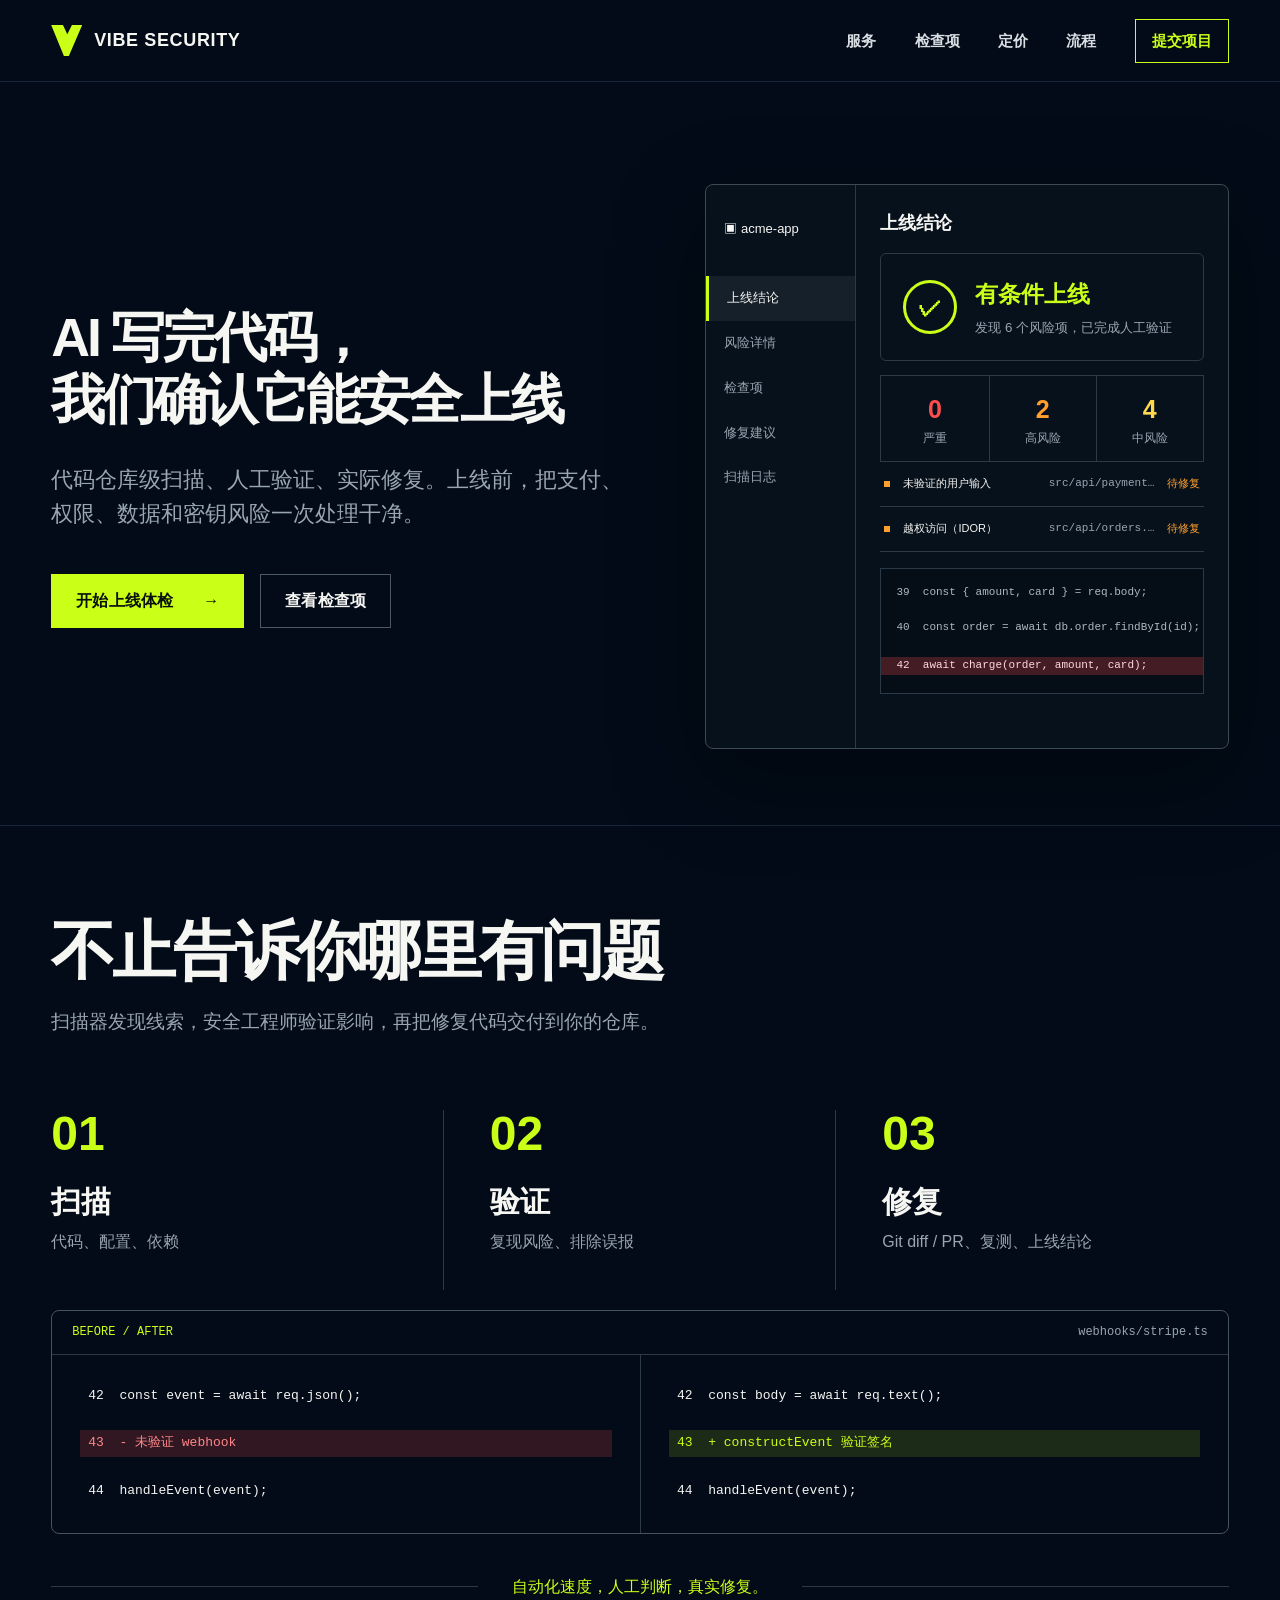
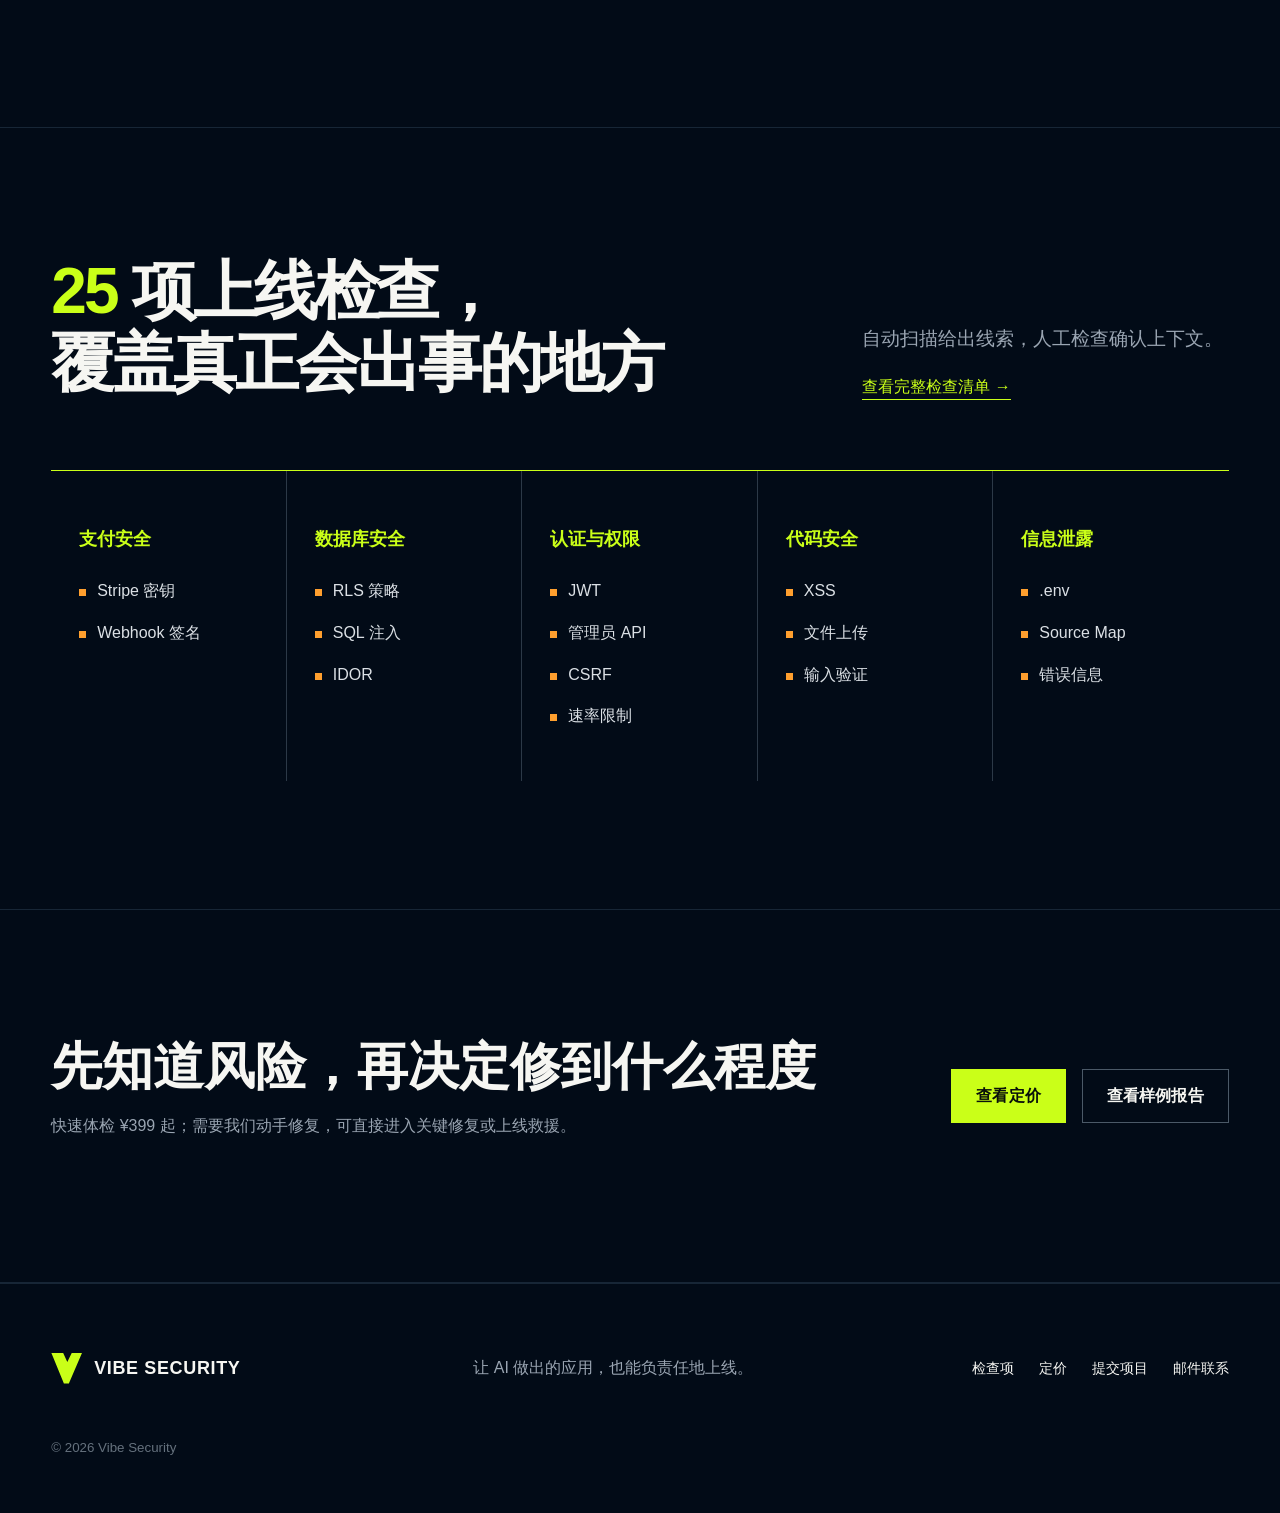
==== index.html @ 9b31e2f2 "Publish Vibe Security lead intake site" ====
<!doctype html>
<html lang="zh-CN">
<head>
  <meta charset="UTF-8">
  <meta name="viewport" content="width=device-width, initial-scale=1.0">
  <meta name="description" content="Vibe Security 为 AI 生成应用提供代码仓库级安全扫描、人工验证和实际修复。">
  <title>Vibe Security — AI 应用上线安全体检与修复</title>
  <link rel="icon" href="favicon.svg" type="image/svg+xml">
  <link rel="stylesheet" href="styles.css">
</head>
<body>
  <a class="skip-link" href="#main">跳到主要内容</a>
  <header class="site-header">
    <a class="brand" href="index.html" aria-label="Vibe Security 首页">
      <span class="brand-mark" aria-hidden="true">V</span>
      <span>VIBE SECURITY</span>
    </a>
    <button class="menu-button" aria-expanded="false" aria-controls="site-nav">菜单</button>
    <nav id="site-nav" class="site-nav" aria-label="主导航">
      <a href="#service">服务</a>
      <a href="checks.html">检查项</a>
      <a href="pricing.html">定价</a>
      <a href="#process">流程</a>
      <a class="nav-cta" href="intake.html">提交项目</a>
    </nav>
  </header>

  <main id="main">
    <section class="hero">
      <div class="hero-copy">
        <h1><span>AI 写完代码，</span><span>我们确认它能安全上线</span></h1>
        <p>代码仓库级扫描、人工验证、实际修复。上线前，把支付、权限、数据和密钥风险一次处理干净。</p>
        <div class="hero-actions">
          <a class="button button-primary" href="intake.html">开始上线体检 <span aria-hidden="true">→</span></a>
          <a class="button button-secondary" href="checks.html">查看检查项</a>
        </div>
      </div>

      <div class="report-preview" aria-label="示例安全报告界面">
        <div class="report-sidebar">
          <span class="repo-name">▣ acme-app</span>
          <span class="active">上线结论</span>
          <span>风险详情</span>
          <span>检查项</span>
          <span>修复建议</span>
          <span>扫描日志</span>
        </div>
        <div class="report-main">
          <p class="report-label">上线结论</p>
          <div class="report-status">
            <span class="status-icon">✓</span>
            <div><strong>有条件上线</strong><small>发现 6 个风险项，已完成人工验证</small></div>
          </div>
          <div class="severity-row">
            <span><b class="critical">0</b>严重</span>
            <span><b class="high">2</b>高风险</span>
            <span><b class="medium">4</b>中风险</span>
          </div>
          <div class="finding-row"><span class="risk-dot high-bg"></span><span>未验证的用户输入</span><code>src/api/payment.ts:42</code><em>待修复</em></div>
          <div class="finding-row"><span class="risk-dot high-bg"></span><span>越权访问（IDOR）</span><code>src/api/orders.ts:88</code><em>待修复</em></div>
          <pre class="code-block"><span>39  const { amount, card } = req.body;</span>
<span>40  const order = await db.order.findById(id);</span>
<mark>42  await charge(order, amount, card);</mark></pre>
        </div>
      </div>
    </section>

    <section id="service" class="section workflow-section">
      <div class="section-heading">
        <h2>不止告诉你哪里有问题</h2>
        <p>扫描器发现线索，安全工程师验证影响，再把修复代码交付到你的仓库。</p>
      </div>
      <div id="process" class="process-rail">
        <article><span>01</span><h3>扫描</h3><p>代码、配置、依赖</p></article>
        <article><span>02</span><h3>验证</h3><p>复现风险、排除误报</p></article>
        <article><span>03</span><h3>修复</h3><p>Git diff / PR、复测、上线结论</p></article>
      </div>
      <div class="diff-panel">
        <div class="diff-head"><span>BEFORE / AFTER</span><span>webhooks/stripe.ts</span></div>
        <div class="diff-columns">
          <pre><span>42  const event = await req.json();</span>
<del>43  - 未验证 webhook</del>
<span>44  handleEvent(event);</span></pre>
          <pre><span>42  const body = await req.text();</span>
<ins>43  + constructEvent 验证签名</ins>
<span>44  handleEvent(event);</span></pre>
        </div>
      </div>
      <p class="center-line">自动化速度，人工判断，真实修复。</p>
    </section>

    <section class="section checks-preview">
      <div class="section-heading split-heading">
        <h2><span>25</span> 项上线检查，<br>覆盖真正会出事的地方</h2>
        <div><p>自动扫描给出线索，人工检查确认上下文。</p><a class="text-link" href="checks.html">查看完整检查清单 →</a></div>
      </div>
      <div class="check-columns">
        <article><h3>支付安全</h3><ul><li>Stripe 密钥</li><li>Webhook 签名</li></ul></article>
        <article><h3>数据库安全</h3><ul><li>RLS 策略</li><li>SQL 注入</li><li>IDOR</li></ul></article>
        <article><h3>认证与权限</h3><ul><li>JWT</li><li>管理员 API</li><li>CSRF</li><li>速率限制</li></ul></article>
        <article><h3>代码安全</h3><ul><li>XSS</li><li>文件上传</li><li>输入验证</li></ul></article>
        <article><h3>信息泄露</h3><ul><li>.env</li><li>Source Map</li><li>错误信息</li></ul></article>
      </div>
    </section>

    <section class="section offer-band">
      <div><h2>先知道风险，再决定修到什么程度</h2><p>快速体检 ¥399 起；需要我们动手修复，可直接进入关键修复或上线救援。</p></div>
      <div class="offer-actions"><a class="button button-primary" href="pricing.html">查看定价</a><a class="button button-secondary" href="sample-report.md">查看样例报告</a></div>
    </section>
  </main>

  <footer class="site-footer">
    <div class="brand"><span class="brand-mark" aria-hidden="true">V</span><span>VIBE SECURITY</span></div>
    <p>让 AI 做出的应用，也能负责任地上线。</p>
    <nav aria-label="页脚导航"><a href="checks.html">检查项</a><a href="pricing.html">定价</a><a href="intake.html">提交项目</a><a href="mailto:huangheteng555@gmail.com">邮件联系</a></nav>
    <small>© <span data-year></span> Vibe Security</small>
  </footer>
  <script src="app.js"></script>
</body>
</html>
---- styles.css ----
:root {
  --bg: #020b17;
  --bg-soft: #071321;
  --surface: #0a1521;
  --surface-2: #0d1b29;
  --text: #f6f6f2;
  --muted: #9aa5b2;
  --line: #2c3947;
  --line-soft: #172636;
  --accent: #caff18;
  --accent-ink: #09110a;
  --critical: #ff4d4f;
  --high: #ff9f2e;
  --medium: #ffd84d;
  --max: 1400px;
  --gutter: clamp(20px, 4vw, 64px);
  --radius: 8px;
  color-scheme: dark;
  font-family: Inter, ui-sans-serif, -apple-system, BlinkMacSystemFont, "Segoe UI", "PingFang SC", "Microsoft YaHei", sans-serif;
}

* { box-sizing: border-box; }
html { scroll-behavior: smooth; }
body { margin: 0; background: var(--bg); color: var(--text); line-height: 1.6; }
a { color: inherit; text-decoration: none; }
button, input, select, textarea { font: inherit; }
button, a { -webkit-tap-highlight-color: transparent; }
:focus-visible { outline: 3px solid var(--accent); outline-offset: 4px; }
.skip-link { position: fixed; z-index: 100; left: 16px; top: -80px; background: var(--accent); color: var(--accent-ink); padding: 12px 18px; }
.skip-link:focus { top: 16px; }

.site-header { width: min(100%, var(--max)); min-height: 82px; margin: auto; padding: 0 var(--gutter); display: flex; align-items: center; justify-content: space-between; border-bottom: 1px solid var(--line-soft); position: relative; z-index: 20; }
.brand { display: inline-flex; align-items: center; gap: 12px; font-weight: 800; letter-spacing: .035em; font-size: 18px; }
.brand-mark { display: grid; place-items: center; width: 31px; height: 31px; color: var(--bg); background: var(--accent); clip-path: polygon(0 0, 38% 0, 52% 30%, 67% 0, 100% 0, 57% 100%, 41% 100%); font-size: 0; }
.site-nav { display: flex; align-items: center; gap: clamp(20px, 3vw, 44px); font-size: 15px; font-weight: 600; }
.site-nav a { color: #d8dde2; }
.site-nav a:hover, .site-nav a[aria-current="page"] { color: var(--accent); }
.site-nav .nav-cta { border: 1px solid var(--accent); padding: 9px 16px; color: var(--accent); }
.menu-button { display: none; color: var(--text); border: 1px solid var(--line); background: transparent; padding: 8px 12px; }

.hero { width: min(100%, var(--max)); min-height: 720px; margin: auto; padding: clamp(70px, 8vw, 120px) var(--gutter) 76px; display: grid; grid-template-columns: 1.06fr .94fr; align-items: center; gap: clamp(40px, 5vw, 72px); border-bottom: 1px solid var(--line-soft); }
.hero-copy h1 { margin: 0; max-width: 720px; font-size: clamp(46px, 4.2vw, 64px); line-height: 1.16; letter-spacing: -.055em; }
.hero-copy h1 span { display: block; white-space: nowrap; }
.hero-copy p { max-width: 680px; margin: 32px 0 0; color: var(--muted); font-size: clamp(18px, 1.7vw, 23px); }
.hero-actions, .offer-actions { display: flex; flex-wrap: wrap; gap: 16px; margin-top: 42px; }
.button { min-height: 52px; padding: 13px 24px; border: 1px solid transparent; display: inline-flex; align-items: center; justify-content: center; gap: 30px; font-size: 16px; font-weight: 750; letter-spacing: .01em; cursor: pointer; transition: transform .2s ease, background .2s ease, color .2s ease; }
.button:hover { transform: translateY(-2px); }
.button-primary { background: var(--accent); color: var(--accent-ink); }
.button-secondary { border-color: #4b5967; color: var(--text); background: transparent; }
.button-secondary:hover { border-color: var(--text); }

.report-preview { min-width: 0; min-height: 565px; display: grid; grid-template-columns: 150px 1fr; overflow: hidden; border: 1px solid #3c4957; border-radius: var(--radius); background: #07111c; box-shadow: 0 30px 90px rgba(0,0,0,.35); }
.report-sidebar { border-right: 1px solid var(--line); display: flex; flex-direction: column; padding: 22px 0; color: var(--muted); font-size: 13px; }
.report-sidebar span { padding: 12px 18px; }
.report-sidebar .repo-name { color: var(--text); margin-bottom: 24px; }
.report-sidebar .active { color: var(--text); background: #15202b; border-left: 3px solid var(--accent); }
.report-main { min-width: 0; padding: 24px; }
.report-label { margin: 0 0 15px; font-size: 18px; font-weight: 700; }
.report-status { display: flex; align-items: center; gap: 18px; border: 1px solid var(--line); border-radius: 6px; padding: 22px; }
.status-icon { width: 54px; height: 54px; border: 3px solid var(--accent); color: var(--accent); border-radius: 50%; display: grid; place-items: center; font-size: 24px; font-weight: 800; }
.report-status strong { display: block; color: var(--accent); font-size: 23px; }
.report-status small { display: block; color: var(--muted); margin-top: 4px; }
.severity-row { margin-top: 14px; display: grid; grid-template-columns: repeat(3,1fr); border: 1px solid var(--line); }
.severity-row span { text-align: center; color: var(--muted); padding: 13px; font-size: 12px; }
.severity-row span + span { border-left: 1px solid var(--line); }
.severity-row b { display: block; font-size: 25px; }
.critical { color: var(--critical); }.high { color: var(--high); }.medium { color: var(--medium); }
.finding-row { display: grid; grid-template-columns: 10px 1.25fr 1fr auto; align-items: center; gap: 9px; border-bottom: 1px solid var(--line); padding: 13px 4px; font-size: 11px; }
.finding-row code { color: var(--muted); overflow: hidden; text-overflow: ellipsis; }.finding-row em { color: var(--high); font-style: normal; }.risk-dot { width: 6px; height: 6px; }.high-bg { background: var(--high); }
.code-block { margin: 16px 0 0; padding: 15px; color: #aeb9c4; background: #050d16; border: 1px solid var(--line); font-size: 11px; overflow: hidden; }
.code-block span { display: block; }.code-block mark { display: block; margin: 3px -15px; padding: 0 15px; background: #441c24; color: #ffdadd; }

.section { width: min(100%, var(--max)); margin: auto; padding: clamp(88px, 10vw, 150px) var(--gutter); border-bottom: 1px solid var(--line-soft); }
.workflow-section { padding-top: clamp(72px, 7vw, 108px); }
.section-heading h2, .page-hero h1 { margin: 0; font-size: clamp(42px, 5vw, 72px); line-height: 1.12; letter-spacing: -.045em; }
.section-heading p, .page-hero p { color: var(--muted); font-size: clamp(17px, 1.5vw, 21px); }
.process-rail { margin-top: 72px; display: grid; grid-template-columns: repeat(3,1fr); }
.process-rail article { position: relative; min-height: 180px; padding-right: 50px; border-right: 1px solid var(--line); }
.process-rail article + article { padding-left: 46px; }.process-rail article:last-child { border: 0; }
.process-rail span { color: var(--accent); font-size: 48px; font-weight: 800; line-height: 1; }
.process-rail h3 { font-size: 30px; margin: 20px 0 0; }.process-rail p { margin: 3px 0 0; color: var(--muted); }
.diff-panel { margin-top: 20px; border: 1px solid #465360; border-radius: var(--radius); overflow: hidden; }
.diff-head { display: flex; justify-content: space-between; padding: 12px 20px; border-bottom: 1px solid var(--line); color: var(--muted); font-family: ui-monospace, monospace; font-size: 12px; }.diff-head span:first-child { color: var(--accent); }
.diff-columns { display: grid; grid-template-columns: 1fr 1fr; }.diff-columns pre { margin: 0; padding: 28px; min-width: 0; overflow-x: auto; }.diff-columns pre + pre { border-left: 1px solid var(--line); }
.diff-columns span, .diff-columns del, .diff-columns ins { display: block; padding: 3px 8px; text-decoration: none; }.diff-columns del { background: rgba(255,77,79,.18); color: #ff8688; }.diff-columns ins { background: rgba(202,255,24,.13); color: var(--accent); }
.center-line { display: flex; align-items: center; gap: 34px; margin: 40px 0 0; color: var(--accent); text-align: center; justify-content: center; }.center-line::before, .center-line::after { content: ""; height: 1px; background: var(--line); flex: 1; }

.split-heading { display: grid; grid-template-columns: 1.35fr .65fr; align-items: end; gap: 50px; }.split-heading h2 span, .page-hero h1 > span, .pricing-hero h1 span { color: var(--accent); }.text-link { color: var(--accent); border-bottom: 1px solid var(--accent); padding-bottom: 4px; }
.check-columns { margin-top: 70px; display: grid; grid-template-columns: repeat(5,1fr); border-top: 1px solid var(--accent); }
.check-columns article { padding: 36px 28px; border-right: 1px solid var(--line); }.check-columns article:last-child { border-right: 0; }.check-columns h3 { color: var(--accent); font-size: 18px; }.check-columns ul { margin: 25px 0 0; padding: 0; list-style: none; }.check-columns li { margin: 16px 0; color: #dbe0e5; }.check-columns li::before { content: ""; display: inline-block; width: 7px; height: 7px; margin-right: 11px; background: var(--high); }
.offer-band { display: flex; justify-content: space-between; align-items: center; gap: 60px; }.offer-band h2 { font-size: clamp(34px, 4vw, 58px); line-height: 1.15; margin: 0; }.offer-band p { color: var(--muted); }.offer-actions { flex: 0 0 auto; margin: 0; }

.page-hero { width: min(100%, var(--max)); margin: auto; padding: clamp(100px, 11vw, 170px) var(--gutter) 80px; }.page-hero h1 { max-width: 1100px; }.page-hero p { max-width: 760px; margin-top: 30px; }
.full-checks { padding-top: 30px; display: grid; grid-template-columns: repeat(2,1fr); gap: 0 70px; }
.full-checks > article { display: grid; grid-template-columns: 180px 1fr; padding: 48px 0; border-top: 1px solid var(--line); }.full-checks article header span { color: var(--accent); font: 700 14px ui-monospace, monospace; }.full-checks article h2 { margin: 8px 0 0; font-size: 25px; }.full-checks ul { list-style: none; margin: 0; padding: 0; }.full-checks li + li { margin-top: 26px; }.full-checks b { color: var(--text); }.full-checks p { color: var(--muted); margin: 3px 0 0; font-size: 14px; }
.methodology { display: grid; grid-template-columns: .8fr 1.2fr auto; align-items: start; gap: 60px; }.methodology h2 { margin: 0; font-size: 40px; line-height: 1.2; }.methodology p { color: var(--muted); margin-top: 0; }

.pricing-hero { text-align: center; }.pricing-hero h1 { margin-inline: auto; }.pricing-hero p { margin-inline: auto; }
.pricing-table { padding-top: 20px; display: grid; grid-template-columns: repeat(4,1fr); }.pricing-table article { padding: 36px 28px; border-top: 1px solid var(--line); border-bottom: 1px solid var(--line); }.pricing-table article + article { border-left: 1px solid var(--line); }.pricing-table .featured { border: 1px solid var(--accent); }.pricing-table h2 { min-height: 64px; margin: 0; font-size: 21px; }.pricing-table strong { display: block; margin: 22px 0; font-size: clamp(34px, 3.3vw, 50px); letter-spacing: -.04em; }.pricing-table strong small { font-size: 14px; color: var(--muted); letter-spacing: 0; }.pricing-table dl { margin: 0 0 30px; }.pricing-table dl div { padding: 16px 0; border-top: 1px dashed var(--line); }.pricing-table dt { color: var(--muted); font-size: 12px; }.pricing-table dd { margin: 3px 0 0; font-size: 14px; }.pricing-table .button { width: 100%; }
.included { display: grid; grid-template-columns: .8fr 1.2fr; gap: 80px; }.included h2, .faq h2 { margin: 0; font-size: 42px; }.included ul { margin: 0; list-style: none; padding: 0; }.included li { padding: 20px 0; border-top: 1px solid var(--line); }.included li::before { content: "✓"; color: var(--accent); margin-right: 15px; }
.faq { display: grid; grid-template-columns: .5fr 1.5fr; gap: 80px; }.faq details { border-top: 1px solid var(--line); padding: 22px 0; }.faq details:last-child { border-bottom: 1px solid var(--line); }.faq summary { cursor: pointer; font-weight: 700; font-size: 18px; }.faq details p { color: var(--muted); max-width: 760px; }

.intake-layout { width: min(100%, 1120px); margin: auto; padding: clamp(80px, 10vw, 140px) var(--gutter); display: grid; grid-template-columns: .75fr 1.25fr; gap: 80px; }.intake-layout > header h1 { margin: 0; font-size: clamp(46px, 5vw, 70px); line-height: 1.08; }.intake-layout > header p { color: var(--muted); font-size: 18px; }.intake-layout aside { margin-top: 50px; padding-top: 20px; border-top: 1px solid var(--high); }.intake-layout aside strong, .intake-layout aside span { display: block; }.intake-layout aside strong { color: var(--high); }.intake-layout aside span { color: var(--muted); margin-top: 5px; }
.intake-form fieldset { border: 0; margin: 0 0 40px; padding: 0; }.intake-form legend { width: 100%; padding-bottom: 12px; border-bottom: 1px solid var(--line); color: var(--accent); font-weight: 800; }.intake-form label { display: block; margin-top: 22px; font-size: 14px; font-weight: 700; }.intake-form input, .intake-form select, .intake-form textarea { width: 100%; margin-top: 8px; border: 1px solid var(--line); border-radius: 0; background: var(--surface); color: var(--text); padding: 13px 14px; }.intake-form textarea { resize: vertical; }.intake-form .consent { display: flex; gap: 12px; color: var(--muted); font-weight: 400; }.intake-form .consent input { width: 18px; margin: 4px 0 0; flex: 0 0 auto; }.intake-form > .button { margin-top: 30px; }
.intake-result { grid-column: 1 / -1; margin-top: 40px; padding: 34px; border: 1px solid var(--accent); background: var(--surface); }.intake-result h2 { margin-top: 0; }.intake-result p { color: var(--muted); }.intake-result pre { white-space: pre-wrap; padding: 20px; background: #030a12; border: 1px solid var(--line); }.intake-result .button { margin: 10px 10px 0 0; }

.site-footer { width: min(100%, var(--max)); margin: auto; padding: 55px var(--gutter); display: grid; grid-template-columns: 1fr 1.2fr auto; align-items: center; gap: 40px; border-top: 1px solid var(--line-soft); }.site-footer p { color: var(--muted); }.site-footer nav { display: flex; gap: 25px; font-size: 14px; }.site-footer nav a:hover { color: var(--accent); }.site-footer small { grid-column: 1 / -1; color: #65717d; }

@media (max-width: 980px) {
  .menu-button { display: block; }.site-nav { display: none; position: absolute; left: var(--gutter); right: var(--gutter); top: 72px; padding: 20px; background: var(--surface-2); border: 1px solid var(--line); flex-direction: column; align-items: stretch; }.site-nav.is-open { display: flex; }
  .hero { grid-template-columns: 1fr; padding-top: 90px; }.report-preview { max-width: 720px; }.split-heading, .included, .faq, .methodology, .intake-layout { grid-template-columns: 1fr; }.check-columns { grid-template-columns: repeat(3,1fr); }.check-columns article:nth-child(3) { border-right: 0; }.check-columns article:nth-child(n+4) { border-top: 1px solid var(--line); }.pricing-table { grid-template-columns: repeat(2,1fr); }.pricing-table article:nth-child(3) { border-left: 0; }.offer-band { align-items: flex-start; flex-direction: column; }.full-checks { grid-template-columns: 1fr; }.site-footer { grid-template-columns: 1fr 1fr; }.site-footer nav { justify-content: flex-end; }.site-footer p { grid-column: 1 / -1; }
}

@media (max-width: 640px) {
  .site-header { min-height: 68px; }.brand { font-size: 15px; }.brand-mark { width: 26px; height: 26px; }
  .hero { min-height: auto; padding-top: 70px; }.hero-copy h1 { font-size: clamp(39px, 11vw, 50px); }.hero-copy h1 span { white-space: normal; }.hero-actions .button { width: 100%; }.report-preview { min-height: 470px; grid-template-columns: 1fr; }.report-sidebar { display: none; }.report-main { padding: 15px; }.report-status { padding: 14px; }.status-icon { width: 42px; height: 42px; }.report-status strong { font-size: 19px; }.finding-row { grid-template-columns: 8px 1fr auto; }.finding-row code { display: none; }
  .section { padding-block: 78px; }.process-rail { grid-template-columns: 1fr; }.process-rail article, .process-rail article + article { min-height: auto; padding: 24px 0; border-right: 0; border-bottom: 1px solid var(--line); }.diff-columns { grid-template-columns: 1fr; }.diff-columns pre + pre { border-left: 0; border-top: 1px solid var(--line); }.center-line::before, .center-line::after { display: none; }
  .split-heading { gap: 20px; }.check-columns { grid-template-columns: 1fr; }.check-columns article { border-right: 0; border-top: 1px solid var(--line); padding-inline: 0; }.offer-actions, .offer-actions .button { width: 100%; }.page-hero { padding-top: 85px; }.full-checks > article { grid-template-columns: 1fr; gap: 25px; }.pricing-table { grid-template-columns: 1fr; }.pricing-table article + article, .pricing-table article:nth-child(3) { border-left: 0; }.pricing-table article { padding-inline: 0; }.pricing-table .featured { padding-inline: 20px; }.faq { gap: 35px; }.intake-layout { gap: 50px; }.intake-result { padding: 20px; }.intake-result .button { width: 100%; margin-right: 0; }.site-footer { grid-template-columns: 1fr; }.site-footer nav { justify-content: flex-start; flex-wrap: wrap; }
}

@media (prefers-reduced-motion: reduce) { html { scroll-behavior: auto; }.button { transition: none; } }
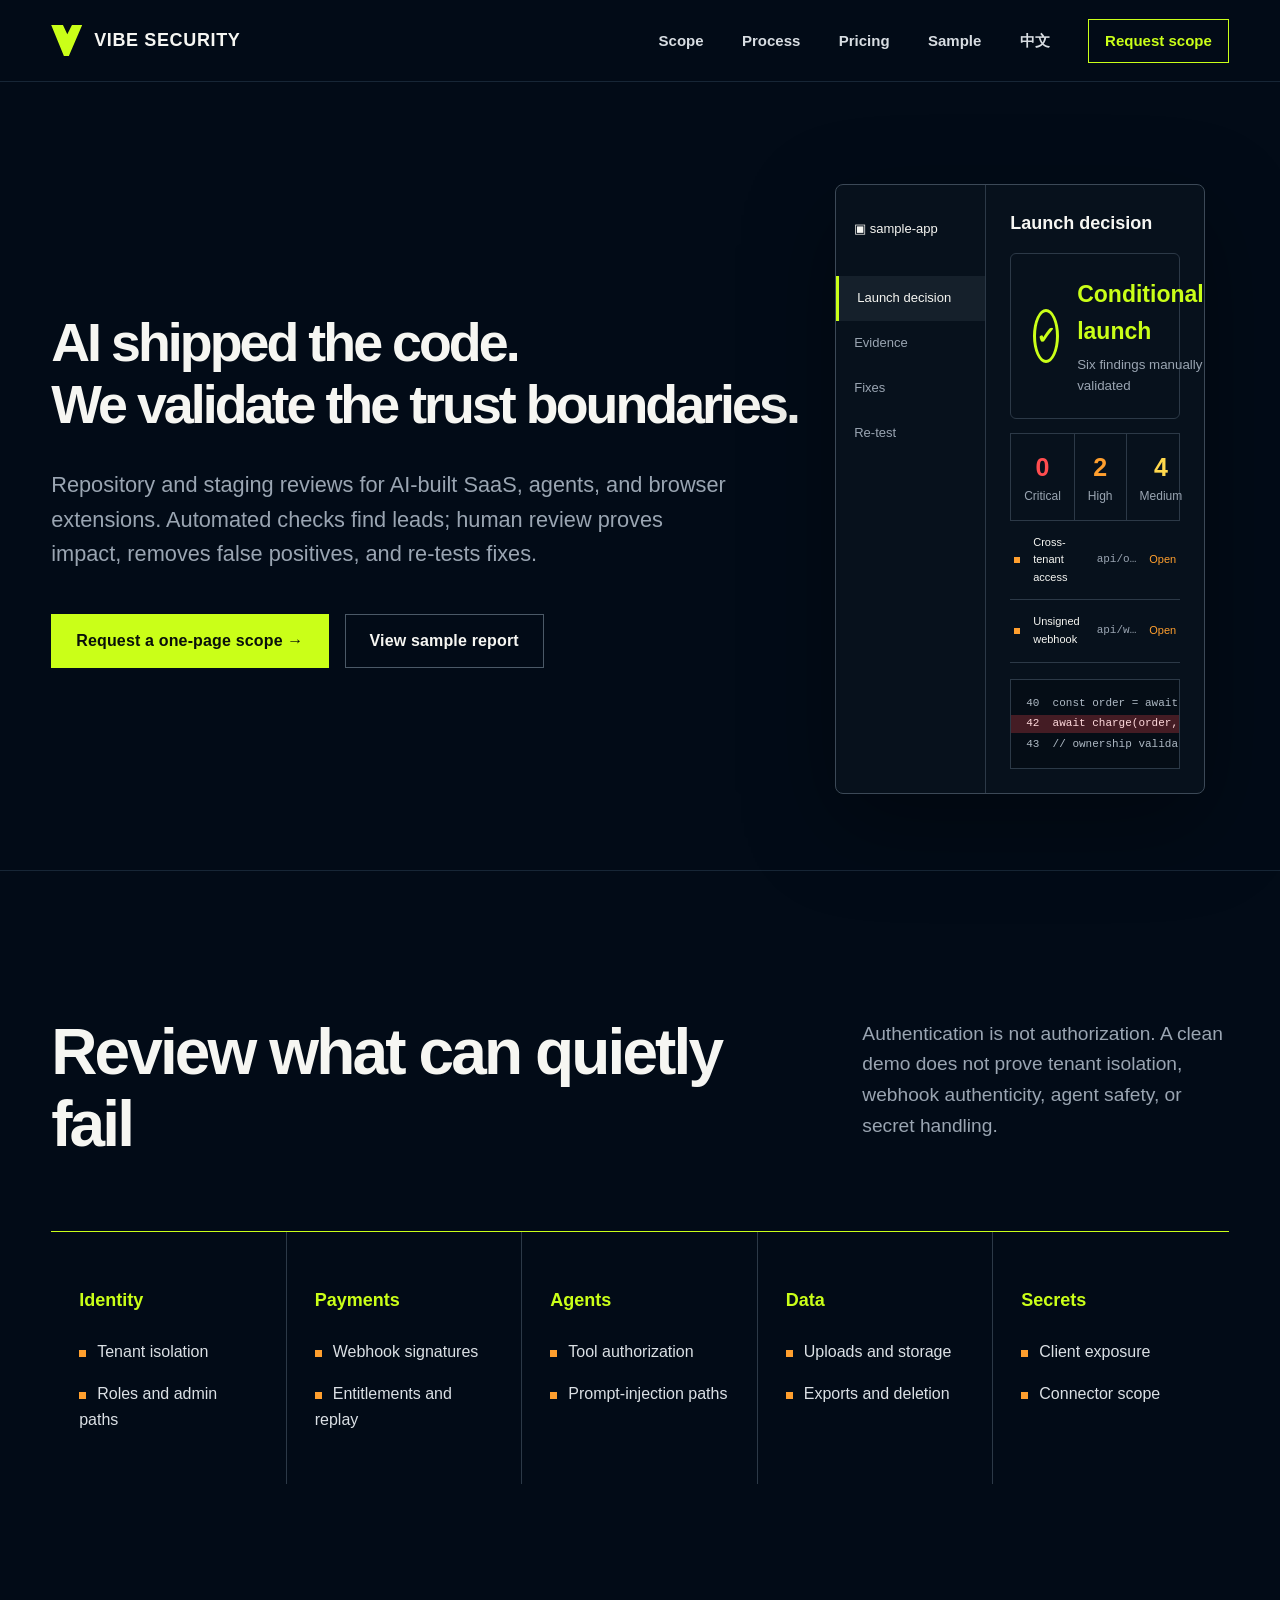
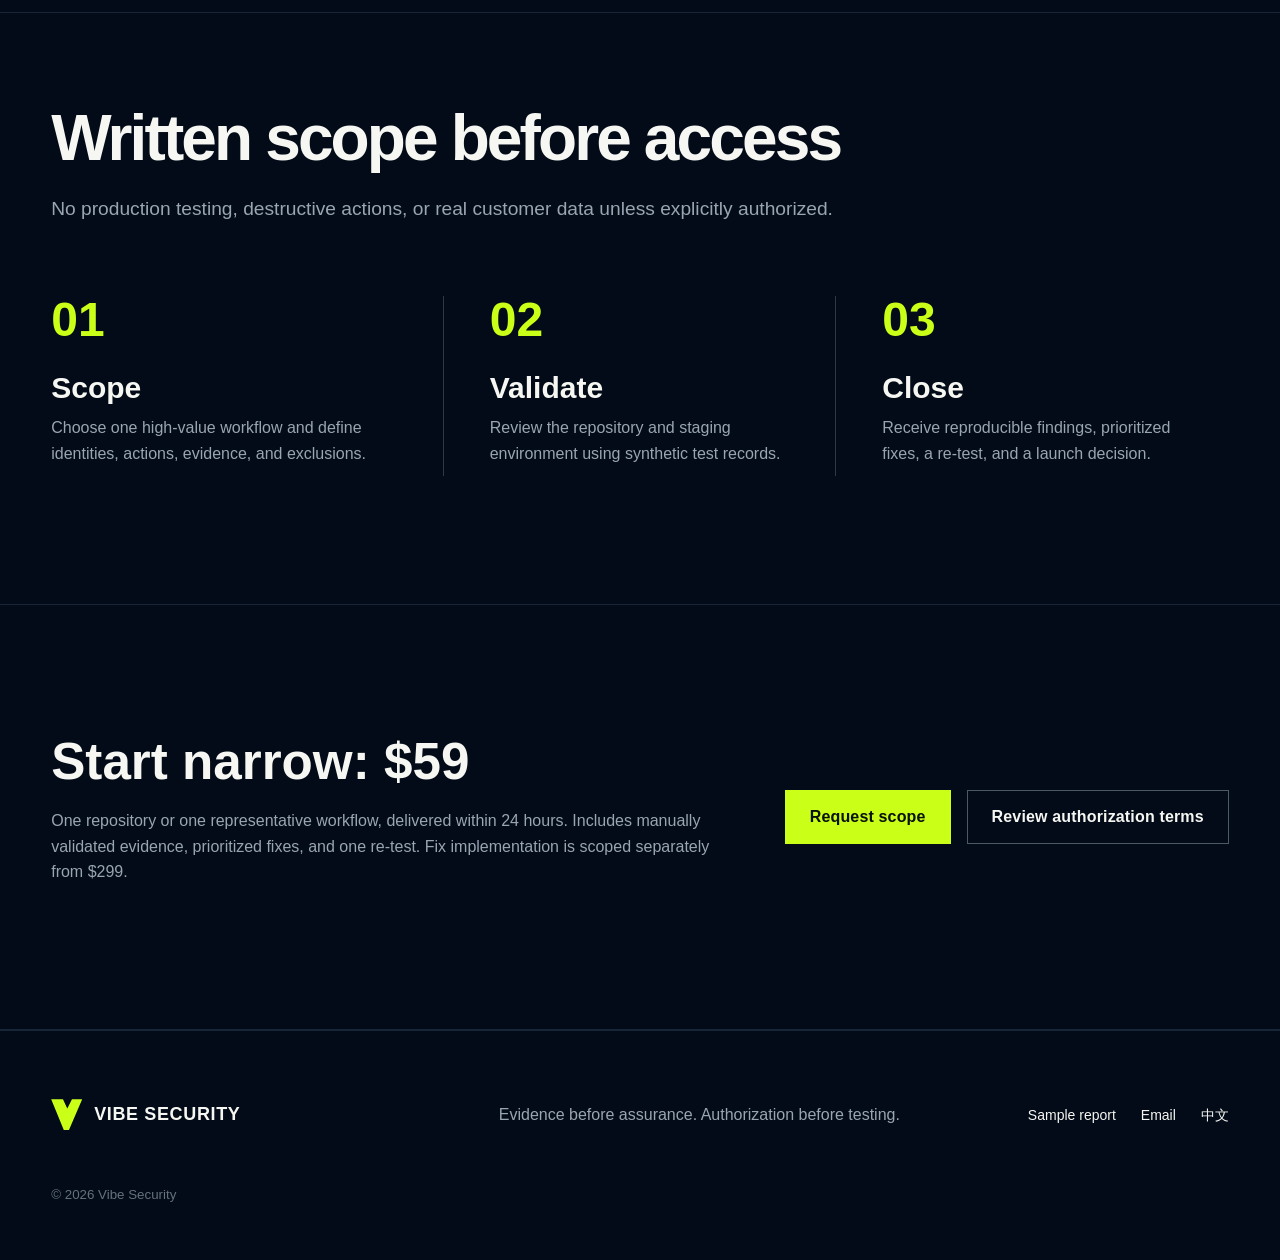
==== commit 79235c2b: "Add English sales funnel for international outreach" ====
--- a/index.html
+++ b/index.html
@@ -7,6 +7,11 @@
   <title>Vibe Security — AI 应用上线安全体检与修复</title>
   <link rel="icon" href="favicon.svg" type="image/svg+xml">
   <link rel="stylesheet" href="styles.css">
+  <script>
+    if (!navigator.language.toLowerCase().startsWith('zh') && !new URLSearchParams(location.search).has('lang')) {
+      location.replace('en.html');
+    }
+  </script>
 </head>
 <body>
   <a class="skip-link" href="#main">跳到主要内容</a>
@@ -17,6 +22,7 @@
     </a>
     <button class="menu-button" aria-expanded="false" aria-controls="site-nav">菜单</button>
     <nav id="site-nav" class="site-nav" aria-label="主导航">
+      <a href="en.html" lang="en">English</a>
       <a href="#service">服务</a>
       <a href="checks.html">检查项</a>
       <a href="pricing.html">定价</a>
